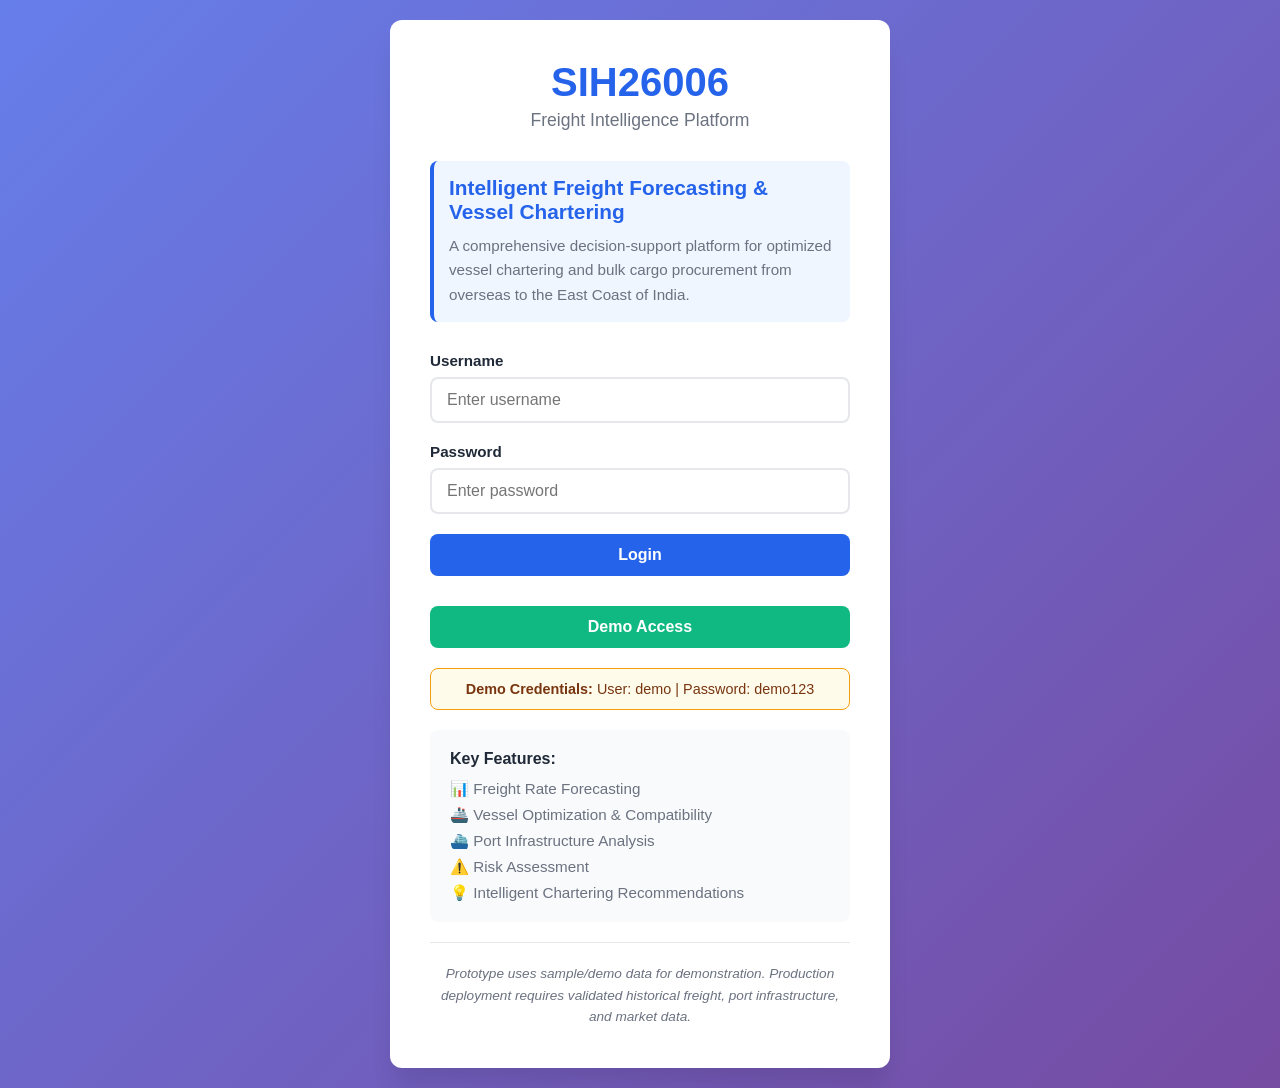
==== frontend/index.html @ e45b705d "prototype" ====
<!DOCTYPE html>
<html lang="en">
<head>
    <meta charset="UTF-8">
    <meta name="viewport" content="width=device-width, initial-scale=1.0">
    <title>SIH26006 - Freight Intelligence Platform</title>
    <link rel="stylesheet" href="css/style.css">
    <link rel="stylesheet" href="css/responsive.css">
</head>
<body>
    <div class="login-container">
        <div class="login-card">
            <div class="logo-section">
                <h1>SIH26006</h1>
                <p class="subtitle">Freight Intelligence Platform</p>
            </div>
            
            <div class="project-info">
                <h2>Intelligent Freight Forecasting & Vessel Chartering</h2>
                <p>
                    A comprehensive decision-support platform for optimized vessel chartering 
                    and bulk cargo procurement from overseas to the East Coast of India.
                </p>
            </div>

            <form class="login-form" onsubmit="handleLogin(event)">
                <div class="form-group">
                    <label for="username">Username</label>
                    <input type="text" id="username" name="username" placeholder="Enter username" required>
                </div>
                
                <div class="form-group">
                    <label for="password">Password</label>
                    <input type="password" id="password" name="password" placeholder="Enter password" required>
                </div>

                <button type="submit" class="btn-primary">Login</button>
                <button type="button" class="btn-demo" onclick="demoLogin()">Demo Access</button>
            </form>

            <div class="demo-note">
                <p><strong>Demo Credentials:</strong> User: demo | Password: demo123</p>
            </div>

            <div class="features">
                <h3>Key Features:</h3>
                <ul>
                    <li>📊 Freight Rate Forecasting</li>
                    <li>🚢 Vessel Optimization & Compatibility</li>
                    <li>⛴️ Port Infrastructure Analysis</li>
                    <li>⚠️ Risk Assessment</li>
                    <li>💡 Intelligent Chartering Recommendations</li>
                </ul>
            </div>

            <footer class="login-footer">
                <p><em>Prototype uses sample/demo data for demonstration. Production deployment requires validated historical freight, port infrastructure, and market data.</em></p>
            </footer>
        </div>
    </div>

    <script src="js/api.js"></script>
    <script>
        function handleLogin(event) {
            event.preventDefault();
            const username = document.getElementById('username').value;
            const password = document.getElementById('password').value;
            
            if (username === 'demo' && password === 'demo123') {
                sessionStorage.setItem('user', username);
                window.location.href = 'dashboard.html';
            } else {
                alert('Invalid credentials. Try: demo / demo123');
            }
        }

        function demoLogin() {
            sessionStorage.setItem('user', 'demo');
            window.location.href = 'dashboard.html';
        }
    </script>
</body>
</html>
---- frontend/css/style.css ----
/* ============================================
   SIH26006 - Freight Intelligence Platform
   Main Stylesheet
   ============================================ */

/* Reset and Base Styles */
* {
    margin: 0;
    padding: 0;
    box-sizing: border-box;
}

html, body {
    width: 100%;
    height: 100%;
    font-family: 'Segoe UI', Tahoma, Geneva, Verdana, sans-serif;
    background-color: #f5f5f5;
    color: #333;
}

/* ============================================
   Color Scheme
   ============================================ */

:root {
    --primary-color: #2563eb;
    --primary-dark: #1e40af;
    --secondary-color: #10b981;
    --secondary-dark: #059669;
    --warning-color: #f59e0b;
    --danger-color: #ef4444;
    --danger-dark: #dc2626;
    --light-gray: #f9fafb;
    --gray-border: #e5e7eb;
    --gray-text: #6b7280;
    --text-primary: #1f2937;
    --text-secondary: #6b7280;
    --success-bg: #ecfdf5;
    --warning-bg: #fffbeb;
    --danger-bg: #fef2f2;
    --info-bg: #eff6ff;
    --shadow-sm: 0 1px 2px 0 rgba(0, 0, 0, 0.05);
    --shadow-md: 0 4px 6px -1px rgba(0, 0, 0, 0.1);
    --shadow-lg: 0 10px 15px -3px rgba(0, 0, 0, 0.1);
    --shadow-xl: 0 20px 25px -5px rgba(0, 0, 0, 0.1);
}

/* ============================================
   LOGIN PAGE STYLES
   ============================================ */

.login-container {
    display: flex;
    justify-content: center;
    align-items: center;
    min-height: 100vh;
    background: linear-gradient(135deg, #667eea 0%, #764ba2 100%);
    padding: 20px;
}

.login-card {
    background: white;
    border-radius: 12px;
    box-shadow: var(--shadow-xl);
    max-width: 500px;
    width: 100%;
    padding: 40px;
    animation: slideUp 0.5s ease-out;
}

@keyframes slideUp {
    from {
        opacity: 0;
        transform: translateY(20px);
    }
    to {
        opacity: 1;
        transform: translateY(0);
    }
}

.logo-section {
    text-align: center;
    margin-bottom: 30px;
}

.logo-section h1 {
    font-size: 2.5rem;
    color: var(--primary-color);
    margin-bottom: 5px;
    font-weight: 700;
}

.logo-section .subtitle {
    color: var(--text-secondary);
    font-size: 1.1rem;
}

.project-info {
    background: var(--info-bg);
    border-left: 4px solid var(--primary-color);
    padding: 15px;
    border-radius: 8px;
    margin-bottom: 30px;
}

.project-info h2 {
    font-size: 1.3rem;
    color: var(--primary-color);
    margin-bottom: 10px;
}

.project-info p {
    color: var(--text-secondary);
    line-height: 1.6;
    font-size: 0.95rem;
}

/* Form Styles */
.login-form {
    display: flex;
    flex-direction: column;
    gap: 20px;
    margin-bottom: 20px;
}

.form-group {
    display: flex;
    flex-direction: column;
}

.form-group label {
    margin-bottom: 8px;
    font-weight: 600;
    color: var(--text-primary);
    font-size: 0.95rem;
}

.form-group input,
.form-group select {
    padding: 12px 15px;
    border: 2px solid var(--gray-border);
    border-radius: 8px;
    font-size: 1rem;
    transition: all 0.3s ease;
    background: white;
}

.form-group input:focus,
.form-group select:focus {
    outline: none;
    border-color: var(--primary-color);
    box-shadow: 0 0 0 3px rgba(37, 99, 235, 0.1);
}

/* Button Styles */
.btn-primary,
.btn-secondary,
.btn-demo {
    padding: 12px 20px;
    border: none;
    border-radius: 8px;
    font-size: 1rem;
    font-weight: 600;
    cursor: pointer;
    transition: all 0.3s ease;
}

.btn-primary {
    background-color: var(--primary-color);
    color: white;
    width: 100%;
    margin-bottom: 10px;
}

.btn-primary:hover {
    background-color: var(--primary-dark);
    transform: translateY(-2px);
    box-shadow: var(--shadow-lg);
}

.btn-primary:active {
    transform: translateY(0);
}

.btn-demo {
    background-color: var(--secondary-color);
    color: white;
    width: 100%;
}

.btn-demo:hover {
    background-color: var(--secondary-dark);
    transform: translateY(-2px);
    box-shadow: var(--shadow-lg);
}

.btn-secondary {
    background-color: transparent;
    color: var(--primary-color);
    border: 2px solid var(--primary-color);
    cursor: pointer;
}

.btn-secondary:hover {
    background-color: var(--info-bg);
}

/* Demo Note */
.demo-note {
    background: var(--warning-bg);
    border: 1px solid var(--warning-color);
    border-radius: 8px;
    padding: 12px 15px;
    margin-bottom: 20px;
    text-align: center;
    font-size: 0.9rem;
    color: #78350f;
}

/* Features List */
.features {
    background: var(--light-gray);
    border-radius: 8px;
    padding: 20px;
    margin-bottom: 20px;
}

.features h3 {
    color: var(--text-primary);
    margin-bottom: 12px;
    font-size: 1rem;
}

.features ul {
    list-style: none;
    display: flex;
    flex-direction: column;
    gap: 8px;
}

.features li {
    color: var(--text-secondary);
    font-size: 0.95rem;
}

/* Footer */
.login-footer {
    text-align: center;
    padding-top: 20px;
    border-top: 1px solid var(--gray-border);
    color: var(--text-secondary);
    font-size: 0.85rem;
    line-height: 1.6;
}

/* ============================================
   GENERAL COMPONENTS
   ============================================ */

/* Badges */
.badge {
    display: inline-block;
    padding: 4px 12px;
    border-radius: 20px;
    font-size: 0.8rem;
    font-weight: 600;
    white-space: nowrap;
}

.badge-success {
    background-color: var(--success-bg);
    color: #065f46;
}

.badge-warning {
    background-color: var(--warning-bg);
    color: #78350f;
}

.badge-danger {
    background-color: var(--danger-bg);
    color: #7f1d1d;
}

.badge-info {
    background-color: var(--info-bg);
    color: #0c4a6e;
}

/* Logout Button */
.btn-logout {
    width: 100%;
    padding: 10px;
    background-color: var(--danger-color);
    color: white;
    border: none;
    border-radius: 8px;
    font-weight: 600;
    cursor: pointer;
    transition: all 0.3s ease;
}

.btn-logout:hover {
    background-color: var(--danger-dark);
}

/* ============================================
   UTILITY CLASSES
   ============================================ */

.hidden {
    display: none !important;
}

.text-center {
    text-align: center;
}

.text-right {
    text-align: right;
}

.mt-10 {
    margin-top: 10px;
}

.mt-20 {
    margin-top: 20px;
}

.mb-10 {
    margin-bottom: 10px;
}

.mb-20 {
    margin-bottom: 20px;
}

.p-10 {
    padding: 10px;
}

.p-20 {
    padding: 20px;
}

/* ============================================
   SCROLLBAR STYLING
   ============================================ */

::-webkit-scrollbar {
    width: 8px;
    height: 8px;
}

::-webkit-scrollbar-track {
    background: #f1f1f1;
}

::-webkit-scrollbar-thumb {
    background: #888;
    border-radius: 4px;
}

::-webkit-scrollbar-thumb:hover {
    background: #555;
}

/* ============================================
   PRINT STYLES
   ============================================ */

@media print {
    .btn-logout,
    .login-footer {
        display: none;
    }
}
---- frontend/css/responsive.css ----
/* ============================================
   Responsive Design
   ============================================ */

/* Tablets (768px and below) */
@media (max-width: 768px) {
    .container {
        flex-direction: column;
        height: auto;
        min-height: 100vh;
    }

    .sidebar {
        width: 100%;
        flex-direction: row;
        justify-content: space-between;
        align-items: center;
        padding: 0;
        max-height: 60px;
    }

    .sidebar-header {
        padding: 10px 15px;
        border-bottom: none;
        border-right: 1px solid rgba(255, 255, 255, 0.1);
    }

    .sidebar-header h2 {
        font-size: 1.3rem;
        margin-bottom: 0;
    }

    .platform-name {
        display: none;
    }

    .sidebar-nav {
        display: flex;
        flex: 1;
        padding: 0;
        overflow-x: auto;
        justify-content: flex-start;
    }

    .nav-link {
        padding: 15px 12px;
        border-left: none;
        border-bottom: 4px solid transparent;
        white-space: nowrap;
    }

    .nav-link:hover,
    .nav-link.active {
        border-left: none;
        border-bottom-color: white;
    }

    .nav-link span {
        display: none;
    }

    .sidebar-footer {
        padding: 10px 15px;
        border-top: none;
        border-left: 1px solid rgba(255, 255, 255, 0.1);
    }

    .btn-logout {
        padding: 8px 12px;
        font-size: 0.85rem;
    }

    .main-content {
        flex: 1;
    }

    .top-header {
        flex-direction: column;
        align-items: flex-start;
        gap: 15px;
        padding: 15px 20px;
    }

    .header-left h1 {
        font-size: 1.3rem;
    }

    .header-right {
        width: 100%;
        justify-content: space-between;
    }

    .btn-demo-run {
        padding: 8px 12px;
        font-size: 0.85rem;
    }

    .dashboard-content {
        padding: 20px;
    }

    /* Summary Cards */
    .summary-cards {
        grid-template-columns: repeat(auto-fit, minmax(200px, 1fr));
        gap: 15px;
    }

    /* Charts */
    .charts-row {
        grid-template-columns: 1fr;
    }

    /* Forms */
    .form-row {
        grid-template-columns: 1fr;
    }

    .form-actions {
        flex-direction: column;
    }

    /* Tables */
    table {
        font-size: 0.85rem;
    }

    th, td {
        padding: 10px;
    }

    /* Vessel Cards */
    .vessel-cards-grid {
        grid-template-columns: 1fr;
    }

    /* Port Cards */
    .port-cards-grid {
        grid-template-columns: 1fr;
    }

    /* Routes */
    .route-details {
        grid-template-columns: 1fr;
    }

    /* Compatibility Checks */
    .compatibility-checks {
        grid-template-columns: 1fr;
    }

    /* Alert Items */
    .alert-item {
        flex-direction: column;
    }

    .alert-action {
        width: 100%;
    }

    .btn-small {
        width: 100%;
    }

    /* Recommendation Cards */
    .rec-row {
        grid-template-columns: 1fr;
    }

    .rec-actions {
        flex-direction: column;
    }

    /* Features Grid */
    .features-grid {
        grid-template-columns: 1fr;
    }

    /* Phase Items */
    .phase-item {
        flex-direction: column;
    }

    /* Enhancements Grid */
    .enhancements-grid {
        grid-template-columns: 1fr;
    }

    /* Metrics Grid */
    .metrics-grid {
        grid-template-columns: repeat(2, 1fr);
    }

    .card, .chart-container, .table-wrapper {
        box-shadow: var(--shadow-sm);
    }

    .data-disclaimer {
        padding: 10px 15px;
        font-size: 0.8rem;
    }
}

/* Mobile (480px and below) */
@media (max-width: 480px) {
    .sidebar-nav {
        overflow-x: auto;
        scrollbar-width: thin;
    }

    .nav-link {
        padding: 12px 8px;
    }

    .nav-link::before {
        margin-right: 0;
    }

    .header-left h1 {
        font-size: 1.1rem;
    }

    .header-subtitle {
        font-size: 0.8rem;
    }

    .dashboard-content {
        padding: 15px;
    }

    /* Summary Cards */
    .summary-cards {
        grid-template-columns: 1fr;
        gap: 12px;
    }

    .card-value {
        font-size: 1.5rem;
    }

    .card-header h3 {
        font-size: 0.9rem;
    }

    /* Section Titles */
    .section-title h2 {
        font-size: 1.2rem;
    }

    /* Route Details */
    .route-details {
        grid-template-columns: 1fr;
    }

    .route-item {
        flex-direction: column;
        gap: 5px;
    }

    /* Tables - Horizontal Scroll */
    .table-wrapper {
        overflow-x: auto;
    }

    table {
        font-size: 0.8rem;
        min-width: 500px;
    }

    th, td {
        padding: 8px;
    }

    /* Vessel/Port Cards */
    .vessel-specs,
    .port-specs {
        gap: 5px;
    }

    .spec,
    .spec-label,
    .spec-value {
        font-size: 0.85rem;
    }

    /* Alert Statistics */
    .alert-statistics {
        grid-template-columns: 1fr;
        gap: 10px;
    }

    .stat-value {
        font-size: 2rem;
    }

    /* Forms */
    .form-group input,
    .form-group select {
        padding: 10px;
        font-size: 16px; /* Prevents zoom on iOS */
    }

    .form-actions {
        flex-direction: column;
        gap: 10px;
    }

    .btn-primary,
    .btn-demo,
    .btn-secondary {
        width: 100%;
        padding: 10px;
    }

    .btn-small {
        padding: 6px 10px;
        font-size: 0.8rem;
    }

    /* Recommendation Cards */
    .recommendation-card {
        padding: 15px;
    }

    .rec-header {
        flex-direction: column;
        gap: 10px;
    }

    .rec-icon {
        font-size: 1.5rem;
    }

    .rec-row {
        grid-template-columns: 1fr;
        gap: 10px;
    }

    /* Features Grid */
    .features-grid {
        grid-template-columns: 1fr;
    }

    .feature-icon {
        font-size: 2rem;
    }

    /* Metrics Grid */
    .metrics-grid {
        grid-template-columns: 1fr;
    }

    .metric-value {
        font-size: 1.5rem;
    }

    /* Alert Items */
    .alert-item {
        padding: 10px;
        gap: 10px;
    }

    .alert-icon {
        font-size: 1.2rem;
        min-width: 25px;
    }

    .alert-content h4 {
        font-size: 0.9rem;
    }

    .alert-content p {
        font-size: 0.85rem;
    }

    /* Login Page */
    .login-card {
        padding: 25px;
        border-radius: 8px;
    }

    .logo-section h1 {
        font-size: 1.8rem;
    }

    .project-info h2 {
        font-size: 1.1rem;
    }

    .project-info p {
        font-size: 0.85rem;
    }

    .features ul {
        gap: 6px;
    }

    .features li {
        font-size: 0.85rem;
    }

    /* Data Disclaimer */
    .data-disclaimer {
        padding: 8px 12px;
        font-size: 0.75rem;
        line-height: 1.5;
    }

    /* Chart Containers */
    .chart-container {
        padding: 15px;
    }

    .chart-container canvas {
        max-height: 250px;
    }

    /* Card Padding */
    .card,
    .about-card,
    .chart-container,
    .form-section,
    .tech-stack,
    .important-disclaimer,
    .contact-section {
        padding: 15px;
    }

    /* About Page Elements */
    .architecture-diagram {
        font-size: 0.75rem;
        padding: 10px;
        overflow-x: auto;
    }

    /* Phase Items */
    .phase-item {
        gap: 10px;
    }

    .phase-number {
        padding: 6px 10px;
        font-size: 0.8rem;
        min-width: fit-content;
    }

    .phase-desc {
        font-size: 0.9rem;
    }
}

/* Extra small devices (max 360px) */
@media (max-width: 360px) {
    .logo-section h1 {
        font-size: 1.5rem;
    }

    .card-value {
        font-size: 1.3rem;
    }

    .stat-value {
        font-size: 1.5rem;
    }

    .metric-value {
        font-size: 1.2rem;
    }

    .form-group {
        margin-bottom: 8px;
    }

    .form-group label {
        font-size: 0.85rem;
    }

    .btn-primary,
    .btn-demo {
        padding: 10px;
        font-size: 0.9rem;
    }
}

/* ============================================
   LANDSCAPE MODE ADJUSTMENTS
   ============================================ */

@media (max-height: 500px) {
    .sidebar {
        flex-direction: row;
    }

    .sidebar-nav {
        flex-direction: row;
        overflow-x: auto;
    }

    .dashboard-content {
        padding: 15px;
    }

    .charts-row {
        grid-template-columns: repeat(2, 1fr);
    }

    .summary-cards {
        grid-template-columns: repeat(4, 1fr);
    }
}

/* ============================================
   PRINT STYLES
   ============================================ */

@media print {
    .sidebar,
    .top-header,
    .btn-logout,
    .btn-primary,
    .btn-secondary,
    .btn-demo,
    .btn-demo-run,
    .form-actions {
        display: none;
    }

    .main-content {
        box-shadow: none;
    }

    .dashboard-content {
        padding: 0;
    }

    .card,
    .chart-container,
    .table-wrapper {
        page-break-inside: avoid;
        box-shadow: none;
        border: 1px solid #ddd;
    }
}

/* ============================================
   ACCESSIBILITY
   ============================================ */

@media (prefers-reduced-motion: reduce) {
    * {
        animation-duration: 0.01ms !important;
        animation-iteration-count: 1 !important;
        transition-duration: 0.01ms !important;
    }
}

@media (prefers-color-scheme: dark) {
    /* Optional: Add dark mode support in the future */
    body {
        background-color: #1f2937;
    }
}
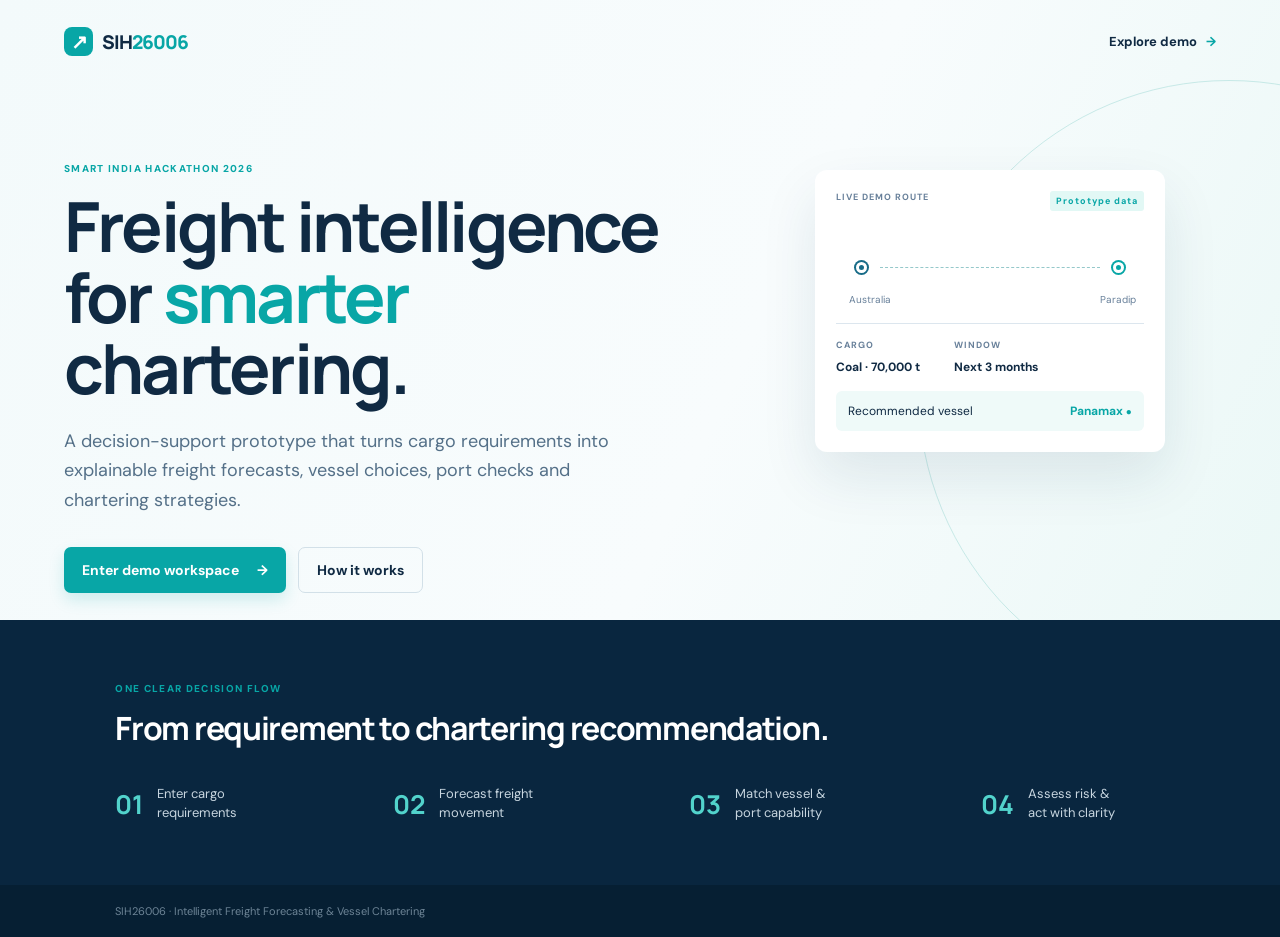
==== commit 9857e054: "mangfiles" ====
--- a/frontend/index.html
+++ b/frontend/index.html
@@ -1,83 +1,80 @@
-<!DOCTYPE html>
+<!doctype html>
 <html lang="en">
-<head>
-    <meta charset="UTF-8">
-    <meta name="viewport" content="width=device-width, initial-scale=1.0">
-    <title>SIH26006 - Freight Intelligence Platform</title>
-    <link rel="stylesheet" href="css/style.css">
-    <link rel="stylesheet" href="css/responsive.css">
-</head>
-<body>
-    <div class="login-container">
-        <div class="login-card">
-            <div class="logo-section">
-                <h1>SIH26006</h1>
-                <p class="subtitle">Freight Intelligence Platform</p>
-            </div>
-            
-            <div class="project-info">
-                <h2>Intelligent Freight Forecasting & Vessel Chartering</h2>
-                <p>
-                    A comprehensive decision-support platform for optimized vessel chartering 
-                    and bulk cargo procurement from overseas to the East Coast of India.
-                </p>
-            </div>
-
-            <form class="login-form" onsubmit="handleLogin(event)">
-                <div class="form-group">
-                    <label for="username">Username</label>
-                    <input type="text" id="username" name="username" placeholder="Enter username" required>
-                </div>
-                
-                <div class="form-group">
-                    <label for="password">Password</label>
-                    <input type="password" id="password" name="password" placeholder="Enter password" required>
-                </div>
-
-                <button type="submit" class="btn-primary">Login</button>
-                <button type="button" class="btn-demo" onclick="demoLogin()">Demo Access</button>
-            </form>
-
-            <div class="demo-note">
-                <p><strong>Demo Credentials:</strong> User: demo | Password: demo123</p>
-            </div>
-
-            <div class="features">
-                <h3>Key Features:</h3>
-                <ul>
-                    <li>📊 Freight Rate Forecasting</li>
-                    <li>🚢 Vessel Optimization & Compatibility</li>
-                    <li>⛴️ Port Infrastructure Analysis</li>
-                    <li>⚠️ Risk Assessment</li>
-                    <li>💡 Intelligent Chartering Recommendations</li>
-                </ul>
-            </div>
-
-            <footer class="login-footer">
-                <p><em>Prototype uses sample/demo data for demonstration. Production deployment requires validated historical freight, port infrastructure, and market data.</em></p>
-            </footer>
+  <head>
+    <meta charset="utf-8" />
+    <meta name="viewport" content="width=device-width, initial-scale=1" />
+    <title>SIH26006 | Freight Intelligence</title>
+    <link rel="preconnect" href="https://fonts.googleapis.com" />
+    <link rel="preconnect" href="https://fonts.gstatic.com" crossorigin />
+    <link
+      href="https://fonts.googleapis.com/css2?family=DM+Sans:wght@400;500;600;700&family=Manrope:wght@600;700;800&display=swap"
+      rel="stylesheet"
+    />
+    <link rel="stylesheet" href="css/style.css" />
+  </head>
+  <body class="landing">
+    <main class="hero">
+      <nav>
+        <a class="brand" href="index.html"
+          ><span class="brand-mark">↗</span
+          ><span>SIH<span>26006</span></span></a
+        ><a class="nav-demo" href="dashboard.html"
+          >Explore demo <span>→</span></a
+        >
+      </nav>
+      <section class="hero-copy">
+        <p class="eyebrow">SMART INDIA HACKATHON 2026</p>
+        <h1>Freight intelligence for <em>smarter</em> chartering.</h1>
+        <p class="lead">
+          A decision-support prototype that turns cargo requirements into
+          explainable freight forecasts, vessel choices, port checks and
+          chartering strategies.
+        </p>
+        <div class="hero-actions">
+          <a class="button primary" href="dashboard.html"
+            >Enter demo workspace <span>→</span></a
+          ><a class="button ghost" href="#workflow">How it works</a>
         </div>
-    </div>
-
-    <script src="js/api.js"></script>
-    <script>
-        function handleLogin(event) {
-            event.preventDefault();
-            const username = document.getElementById('username').value;
-            const password = document.getElementById('password').value;
-            
-            if (username === 'demo' && password === 'demo123') {
-                sessionStorage.setItem('user', username);
-                window.location.href = 'dashboard.html';
-            } else {
-                alert('Invalid credentials. Try: demo / demo123');
-            }
-        }
-
-        function demoLogin() {
-            sessionStorage.setItem('user', 'demo');
-            window.location.href = 'dashboard.html';
-        }
-    </script>
-</body>
+      </section>
+      <aside class="route-card">
+        <div class="route-card-head">
+          <span>LIVE DEMO ROUTE</span><b>Prototype data</b>
+        </div>
+        <div class="route-map">
+          <div class="origin-dot"></div>
+          <div class="route-line"></div>
+          <div class="destination-dot"></div>
+          <small>Australia</small><small>Paradip</small>
+        </div>
+        <div class="route-meta">
+          <div><span>CARGO</span><strong>Coal · 70,000 t</strong></div>
+          <div><span>WINDOW</span><strong>Next 3 months</strong></div>
+        </div>
+        <div class="route-result">
+          <span>Recommended vessel</span><strong>Panamax <i>●</i></strong>
+        </div>
+      </aside>
+    </main>
+    <section id="workflow" class="workflow">
+      <p class="eyebrow">ONE CLEAR DECISION FLOW</p>
+      <h2>From requirement to chartering recommendation.</h2>
+      <div class="steps">
+        <div>
+          <b>01</b><span>Enter cargo<br />requirements</span>
+        </div>
+        <div>
+          <b>02</b><span>Forecast freight<br />movement</span>
+        </div>
+        <div>
+          <b>03</b><span>Match vessel &amp;<br />port capability</span>
+        </div>
+        <div>
+          <b>04</b><span>Assess risk &amp;<br />act with clarity</span>
+        </div>
+      </div>
+    </section>
+    <footer>
+      SIH26006 · Intelligent Freight Forecasting &amp; Vessel Chartering
+    </footer>
+  </body>
 </html>
--- a/frontend/css/style.css
+++ b/frontend/css/style.css
@@ -1,379 +1,1113 @@
-/* ============================================
-   SIH26006 - Freight Intelligence Platform
-   Main Stylesheet
-   ============================================ */
-
-/* Reset and Base Styles */
+:root {
+  --ink: #102a43;
+  --muted: #68809a;
+  --navy: #09263f;
+  --blue: #176b87;
+  --teal: #08a6a6;
+  --pale: #f3f7fa;
+  --line: #dce6ee;
+  --amber: #d88918;
+  --red: #c95050;
+  --green: #16836b;
+}
 * {
-    margin: 0;
-    padding: 0;
-    box-sizing: border-box;
-}
-
-html, body {
+  box-sizing: border-box;
+}
+body {
+  margin: 0;
+  background: var(--pale);
+  color: var(--ink);
+  font-family: "DM Sans", sans-serif;
+}
+h1,
+h2,
+h3,
+p {
+  margin-top: 0;
+}
+h1,
+h2,
+h3 {
+  font-family: Manrope, sans-serif;
+  letter-spacing: -0.04em;
+}
+.brand {
+  display: inline-flex;
+  align-items: center;
+  gap: 9px;
+  color: var(--ink);
+  font: 800 19px Manrope;
+  text-decoration: none;
+  letter-spacing: -1px;
+}
+.brand > span:last-child span {
+  color: var(--teal);
+}
+.brand-mark {
+  width: 29px;
+  height: 29px;
+  border-radius: 8px;
+  background: var(--teal);
+  color: white;
+  display: grid;
+  place-items: center;
+  font-size: 20px;
+  line-height: 1;
+}
+.eyebrow,
+.panel-kicker {
+  color: var(--teal);
+  font-size: 10px;
+  font-weight: 800;
+  letter-spacing: 1.35px;
+}
+.button {
+  border: 0;
+  border-radius: 7px;
+  padding: 13px 18px;
+  text-decoration: none;
+  font-weight: 700;
+  font-size: 14px;
+  display: inline-flex;
+  align-items: center;
+  gap: 18px;
+  cursor: pointer;
+}
+.primary {
+  background: var(--teal);
+  color: white;
+  box-shadow: 0 7px 16px #08a6a62a;
+}
+.ghost {
+  color: var(--ink);
+  border: 1px solid #d2e0e8;
+}
+.landing {
+  background: linear-gradient(115deg, #f3fafb 0%, #f8fcfd 53%, #e8f7f5 100%);
+  min-height: 100vh;
+}
+.hero {
+  min-height: 620px;
+  padding: 27px max(5vw, 38px);
+  position: relative;
+  overflow: hidden;
+}
+.hero:after {
+  content: "";
+  position: absolute;
+  width: 620px;
+  height: 620px;
+  border: 1px solid #9cd8d4;
+  border-radius: 50%;
+  right: -260px;
+  top: 80px;
+  opacity: 0.5;
+}
+.hero nav {
+  display: flex;
+  align-items: center;
+  justify-content: space-between;
+  position: relative;
+  z-index: 1;
+}
+.nav-demo {
+  font-size: 13px;
+  font-weight: 700;
+  color: var(--ink);
+  text-decoration: none;
+}
+.nav-demo span {
+  color: var(--teal);
+  margin-left: 6px;
+}
+.hero-copy {
+  max-width: 655px;
+  padding-top: 106px;
+  position: relative;
+  z-index: 1;
+}
+.hero h1 {
+  font-size: clamp(44px, 5.4vw, 75px);
+  line-height: 1.03;
+  margin: 15px 0 23px;
+}
+.hero h1 em {
+  color: var(--teal);
+  font-style: normal;
+}
+.lead {
+  font-size: 18px;
+  line-height: 1.65;
+  color: #547088;
+  max-width: 570px;
+}
+.hero-actions {
+  display: flex;
+  gap: 12px;
+  margin-top: 31px;
+}
+.route-card {
+  position: absolute;
+  right: 9vw;
+  top: 170px;
+  background: #fff;
+  width: 350px;
+  padding: 21px;
+  border-radius: 12px;
+  box-shadow: 0 25px 55px #133e5b1a;
+  z-index: 1;
+}
+.route-card-head {
+  display: flex;
+  justify-content: space-between;
+  font-size: 9px;
+  color: var(--muted);
+  font-weight: bold;
+  letter-spacing: 1px;
+}
+.route-card-head b {
+  color: var(--teal);
+  background: #e2f8f5;
+  padding: 4px 6px;
+  border-radius: 3px;
+}
+.route-map {
+  height: 112px;
+  position: relative;
+  display: flex;
+  align-items: center;
+  justify-content: space-between;
+  padding: 0 20px;
+}
+.route-line {
+  border-top: 1.5px dashed #95c8ca;
+  width: 220px;
+}
+.origin-dot,
+.destination-dot {
+  width: 11px;
+  height: 11px;
+  border: 3px solid white;
+  border-radius: 50%;
+  z-index: 1;
+}
+.origin-dot {
+  background: #176b87;
+  box-shadow: 0 0 0 2px #176b87;
+}
+.destination-dot {
+  background: var(--teal);
+  box-shadow: 0 0 0 2px var(--teal);
+}
+.route-map small {
+  position: absolute;
+  bottom: 17px;
+  font-size: 10px;
+  color: var(--muted);
+}
+.route-map small:first-of-type {
+  left: 13px;
+}
+.route-map small:last-of-type {
+  right: 8px;
+}
+.route-meta {
+  display: flex;
+  border-top: 1px solid var(--line);
+  padding: 15px 0;
+  gap: 34px;
+}
+.route-meta span {
+  display: block;
+  color: var(--muted);
+  font-size: 9px;
+  letter-spacing: 1px;
+  font-weight: bold;
+  margin-bottom: 4px;
+}
+.route-meta strong {
+  font-size: 12px;
+}
+.route-result {
+  background: #effaf9;
+  padding: 12px;
+  border-radius: 6px;
+  display: flex;
+  justify-content: space-between;
+  font-size: 12px;
+}
+.route-result strong {
+  color: var(--teal);
+}
+.route-result i {
+  font-style: normal;
+  font-size: 10px;
+}
+.workflow {
+  background: #09263f;
+  color: white;
+  padding: 62px 9vw;
+}
+.workflow h2 {
+  font-size: 32px;
+  margin: 11px 0 35px;
+}
+.steps {
+  display: flex;
+  justify-content: space-between;
+  max-width: 1000px;
+}
+.steps div {
+  display: flex;
+  gap: 14px;
+  align-items: center;
+}
+.steps b {
+  font: 700 26px Manrope;
+  color: #52d3cc;
+}
+.steps span {
+  font-size: 13px;
+  line-height: 1.45;
+  color: #c7d5df;
+}
+footer {
+  padding: 19px 9vw;
+  color: #6d8496;
+  background: #061f33;
+  font-size: 11px;
+}
+.app-shell {
+  display: flex;
+  min-height: 100vh;
+}
+.sidebar {
+  width: 238px;
+  flex: 0 0 238px;
+  background: #09263f;
+  color: #c6d6e1;
+  padding: 25px 16px;
+  display: flex;
+  flex-direction: column;
+}
+.sidebar .brand {
+  color: white;
+  padding: 0 7px;
+}
+.workspace-label {
+  font-size: 9px;
+  letter-spacing: 1.2px;
+  color: #7d9bae;
+  margin: 52px 10px 13px;
+}
+.side-nav {
+  display: grid;
+  gap: 3px;
+}
+.side-nav a {
+  color: #bad0dc;
+  text-decoration: none;
+  padding: 11px 10px;
+  border-radius: 6px;
+  font-size: 13px;
+  font-weight: 600;
+  display: flex;
+  align-items: center;
+  gap: 11px;
+}
+.side-nav a i {
+  font-style: normal;
+  font-size: 16px;
+  width: 16px;
+  text-align: center;
+}
+.side-nav a.active,
+.side-nav a:hover {
+  background: #16405a;
+  color: white;
+}
+.side-nav b {
+  margin-left: auto;
+  background: #c95450;
+  color: #fff;
+  font-size: 9px;
+  padding: 2px 6px;
+  border-radius: 10px;
+}
+.sidebar-bottom {
+  margin-top: auto;
+  font-size: 12px;
+}
+.demo-note {
+  padding: 13px;
+  background: #10354e;
+  border-radius: 7px;
+  margin-bottom: 17px;
+}
+.demo-note span {
+  font-size: 9px;
+  color: #52d3cc;
+  font-weight: bold;
+  letter-spacing: 1px;
+}
+.demo-note p {
+  font-size: 11px;
+  margin: 5px 0 0;
+}
+.sidebar-bottom > a {
+  color: #9ab4c5;
+  text-decoration: none;
+  padding: 8px;
+}
+.main {
+  flex: 1;
+  min-width: 0;
+  padding: 31px 35px 18px;
+}
+.topbar {
+  display: flex;
+  align-items: center;
+  justify-content: space-between;
+  margin-bottom: 25px;
+}
+.topbar h1 {
+  font-size: 27px;
+  margin: 3px 0;
+}
+.header-actions {
+  display: flex;
+  align-items: center;
+  gap: 17px;
+}
+.date {
+  font-size: 12px;
+  color: var(--muted);
+}
+.compact {
+  padding: 10px 13px;
+  font-size: 12px;
+}
+.menu-button {
+  display: none;
+}
+.context-bar {
+  background: #e6f5f4;
+  border: 1px solid #d4efed;
+  min-height: 42px;
+  padding: 8px 12px;
+  border-radius: 6px;
+  display: flex;
+  align-items: center;
+  gap: 20px;
+  font-size: 11px;
+  color: #4b6b79;
+}
+.context-bar > div {
+  font-size: 9px;
+  letter-spacing: 1px;
+  font-weight: bold;
+  color: #197b79;
+}
+.context-bar p {
+  margin: 0;
+  flex: 1;
+}
+.context-bar p b {
+  color: var(--teal);
+  margin: 0 5px;
+}
+.live-dot {
+  display: inline-block;
+  width: 6px;
+  height: 6px;
+  border-radius: 50%;
+  background: var(--teal);
+  margin-right: 5px;
+}
+.text-button {
+  border: 0;
+  background: transparent;
+  color: #176b87;
+  font-weight: bold;
+  font-size: 11px;
+  cursor: pointer;
+}
+.metric-grid {
+  display: grid;
+  grid-template-columns: repeat(4, 1fr);
+  gap: 16px;
+  margin: 20px 0;
+}
+.metric-card,
+.panel {
+  background: white;
+  border: 1px solid #e2ebf0;
+  border-radius: 9px;
+  box-shadow: 0 3px 11px #123b5010;
+}
+.metric-card {
+  padding: 18px;
+}
+.metric-card.accent {
+  border-top: 3px solid var(--teal);
+  padding-top: 16px;
+}
+.metric-label {
+  font-size: 9px;
+  color: var(--muted);
+  font-weight: bold;
+  letter-spacing: 1px;
+}
+.metric-card strong {
+  font: 700 24px Manrope;
+  display: block;
+  margin: 10px 0 7px;
+  letter-spacing: -1px;
+}
+.metric-card p {
+  font-size: 11px;
+  color: var(--muted);
+  margin: 0;
+}
+.up {
+  color: var(--green);
+  font-style: normal;
+}
+.pass {
+  color: var(--green);
+  font-style: normal;
+}
+.warning {
+  color: var(--amber);
+  font-style: normal;
+}
+.dashboard-grid {
+  display: grid;
+  grid-template-columns: 1.38fr 1fr;
+  gap: 16px;
+}
+.panel {
+  padding: 20px;
+  min-width: 0;
+}
+.panel-heading {
+  display: flex;
+  justify-content: space-between;
+  align-items: flex-start;
+  margin-bottom: 17px;
+  gap: 10px;
+}
+.panel-heading h2 {
+  font-size: 17px;
+  margin: 4px 0 0;
+}
+.legend {
+  font-size: 10px;
+  color: var(--muted);
+  white-space: nowrap;
+}
+.legend i {
+  width: 7px;
+  height: 7px;
+  background: #176b87;
+  display: inline-block;
+  border-radius: 50%;
+  margin: 0 4px 0 8px;
+}
+.legend i.forecast-line {
+  background: var(--teal);
+}
+.chart-panel canvas {
+  max-height: 210px;
+}
+.chart-note {
+  font-size: 10px;
+  color: #879aaa;
+  margin: 9px 0 0;
+}
+.status {
+  font-size: 8px;
+  letter-spacing: 0.8px;
+  padding: 5px 7px;
+  border-radius: 3px;
+  font-weight: 800;
+  white-space: nowrap;
+}
+.suitable {
+  color: #14735f;
+  background: #dcf4ec;
+}
+.not-suitable {
+  color: #b74949;
+  background: #fae9e9;
+}
+.warning-status {
+  color: #a8670e;
+  background: #fff1d8;
+}
+.recommendation-main {
+  display: flex;
+  gap: 12px;
+}
+.recommendation-icon {
+  flex: 0 0 30px;
+  height: 30px;
+  border-radius: 7px;
+  background: #dff6f4;
+  color: var(--teal);
+  display: grid;
+  place-items: center;
+  font-size: 20px;
+}
+.recommendation h3 {
+  font-size: 16px;
+  margin: 1px 0 4px;
+}
+.recommendation-main p {
+  font-size: 12px;
+  line-height: 1.48;
+  color: var(--muted);
+  margin: 0;
+}
+.recommendation dl {
+  margin: 17px 0 13px;
+  display: grid;
+  gap: 9px;
+}
+.recommendation dl div {
+  display: flex;
+  justify-content: space-between;
+  font-size: 11px;
+}
+.recommendation dt {
+  color: var(--muted);
+}
+.recommendation dd {
+  margin: 0;
+  font-weight: bold;
+}
+.warning-text {
+  color: var(--amber);
+}
+.inline-link {
+  font-size: 11px;
+  font-weight: bold;
+  color: #176b87;
+  text-decoration: none;
+}
+.vessel-list {
+  display: grid;
+  gap: 15px;
+}
+.vessel-list > div {
+  display: grid;
+  grid-template-columns: 92px 1fr 90px;
+  gap: 10px;
+  align-items: center;
+  font-size: 11px;
+}
+.vessel-list .selected {
+  background: #effaf9;
+  padding: 8px;
+  margin: 0 -8px;
+  border-radius: 5px;
+}
+.vessel-name {
+  font-weight: 600;
+}
+.vessel-name em {
+  font-size: 8px;
+  font-style: normal;
+  color: var(--teal);
+  display: block;
+}
+.capacity-bar {
+  height: 6px;
+  background: #edf2f5;
+  border-radius: 6px;
+  overflow: hidden;
+}
+.capacity-bar i {
+  height: 100%;
+  display: block;
+  border-radius: 6px;
+  background: #6eaab5;
+}
+.selected .capacity-bar i {
+  background: var(--teal);
+}
+.risk-content {
+  display: flex;
+  align-items: center;
+  gap: 28px;
+}
+.risk-ring {
+  width: 105px;
+  height: 105px;
+  border-radius: 50%;
+  background: conic-gradient(var(--amber) 0 52%, #eef2f4 52%);
+  display: grid;
+  place-content: center;
+  text-align: center;
+  position: relative;
+}
+.risk-ring:before {
+  content: "";
+  position: absolute;
+  inset: 9px;
+  background: white;
+  border-radius: 50%;
+}
+.risk-ring strong,
+.risk-ring span {
+  position: relative;
+}
+.risk-ring strong {
+  font: 700 27px Manrope;
+}
+.risk-ring span {
+  font-size: 8px;
+  color: var(--amber);
+  letter-spacing: 1px;
+  font-weight: bold;
+}
+.risk-content ul {
+  list-style: none;
+  padding: 0;
+  margin: 0;
+  flex: 1;
+  display: grid;
+  gap: 10px;
+}
+.risk-content li {
+  font-size: 11px;
+  display: flex;
+  justify-content: space-between;
+  border-bottom: 1px solid #edf1f3;
+  padding-bottom: 7px;
+}
+.risk-content li b,
+.port-list b {
+  font-size: 9px;
+}
+.medium {
+  color: var(--amber);
+}
+.low {
+  color: var(--green);
+}
+.disclaimer {
+  font-size: 10px;
+  line-height: 1.4;
+  color: #8294a3;
+  margin: 18px 0 0;
+}
+.simple-page {
+  min-height: 100vh;
+  padding: 27px max(6vw, 28px);
+  background: linear-gradient(135deg, #f5fafb, #edf6f8);
+}
+.simple-page > .back {
+  float: right;
+  font-size: 12px;
+  font-weight: bold;
+  text-decoration: none;
+  color: #176b87;
+  margin-top: 8px;
+}
+.form-wrap,
+.content-wrap {
+  max-width: 1000px;
+  margin: 75px auto 0;
+}
+.form-wrap {
+  max-width: 780px;
+}
+.form-wrap h1,
+.content-wrap h1 {
+  font-size: 38px;
+  margin: 7px 0;
+}
+.form-wrap > p:not(.eyebrow),
+.page-intro {
+  color: var(--muted);
+  font-size: 15px;
+}
+.forecast-form {
+  display: grid;
+  grid-template-columns: 1fr 1fr;
+  gap: 16px;
+  background: white;
+  border: 1px solid var(--line);
+  border-radius: 10px;
+  padding: 25px;
+  margin-top: 25px;
+}
+.forecast-form label {
+  font-size: 11px;
+  font-weight: bold;
+  color: #506d80;
+}
+.forecast-form input,
+.forecast-form select {
+  display: block;
+  width: 100%;
+  margin-top: 7px;
+  border: 1px solid #d6e2e9;
+  border-radius: 5px;
+  padding: 11px;
+  background: #fff;
+  color: var(--ink);
+  font: 13px "DM Sans";
+}
+.forecast-form button {
+  justify-content: center;
+  margin-top: 6px;
+}
+.forecast-result {
+  background: #e8f8f5;
+  border: 1px solid #ccece6;
+  padding: 21px;
+  border-radius: 8px;
+  margin-top: 17px;
+}
+.forecast-result h2 {
+  margin: 10px 0 7px;
+}
+.forecast-result p {
+  font-size: 13px;
+  margin: 0;
+  color: #45706e;
+}
+.table-panel {
+  background: #fff;
+  border: 1px solid var(--line);
+  border-radius: 9px;
+  overflow: auto;
+  margin-top: 25px;
+}
+table {
+  width: 100%;
+  border-collapse: collapse;
+  font-size: 12px;
+  text-align: left;
+}
+th {
+  background: #eff5f7;
+  font-size: 9px;
+  letter-spacing: 1px;
+  color: #658092;
+  padding: 13px;
+}
+td {
+  padding: 15px 13px;
+  border-top: 1px solid #e8eff2;
+}
+.highlight-row {
+  background: #edfaf8;
+}
+.highlight-row b {
+  font-size: 9px;
+  color: var(--teal);
+  display: block;
+  margin-top: 3px;
+}
+.port-layout {
+  display: grid;
+  grid-template-columns: 1.1fr 0.9fr;
+  gap: 18px;
+  margin-top: 25px;
+}
+.port-card {
+  background: #fff;
+  padding: 25px;
+  border: 1px solid var(--line);
+  border-radius: 9px;
+}
+.port-card h2 {
+  margin: 13px 0 20px;
+  font-size: 23px;
+}
+.check-list p {
+  display: flex;
+  justify-content: space-between;
+  align-items: center;
+  border-bottom: 1px solid #e5edf1;
+  padding: 12px 0;
+  margin: 0;
+  font-size: 13px;
+}
+.check-list small {
+  display: block;
+  color: var(--muted);
+  font-size: 10px;
+  margin-top: 3px;
+}
+.check-list b {
+  font-size: 10px;
+  color: var(--green);
+}
+.overall {
+  display: flex;
+  justify-content: space-between;
+  font-size: 11px;
+  color: var(--muted);
+  margin-top: 16px;
+}
+.overall strong {
+  color: var(--green);
+}
+.port-list {
+  list-style: none;
+  padding: 0;
+  margin: 18px 0 0;
+}
+.port-list li {
+  border-bottom: 1px solid #e7eef1;
+  padding: 10px 0;
+  font-size: 12px;
+  display: flex;
+  justify-content: space-between;
+}
+.reason-grid {
+  display: grid;
+  grid-template-columns: repeat(4, 1fr);
+  gap: 13px;
+  margin-top: 27px;
+}
+.reason-grid article {
+  background: white;
+  border: 1px solid var(--line);
+  padding: 17px;
+  border-radius: 8px;
+}
+.reason-grid span {
+  color: var(--teal);
+  font-weight: bold;
+  font-size: 12px;
+}
+.reason-grid h3 {
+  font-size: 15px;
+  margin: 11px 0 7px;
+}
+.reason-grid p {
+  font-size: 11px;
+  line-height: 1.5;
+  color: var(--muted);
+  margin: 0;
+}
+.strategy {
+  background: #0b314b;
+  color: white;
+  border-radius: 9px;
+  padding: 25px;
+  margin-top: 18px;
+}
+.strategy h2 {
+  font-size: 24px;
+  margin: 8px 0;
+}
+.strategy p {
+  font-size: 12px;
+  color: #c0d2dd;
+  margin: 0;
+}
+.alerts-list {
+  display: grid;
+  gap: 12px;
+  margin-top: 25px;
+  max-width: 800px;
+}
+.alert {
+  background: #fff;
+  border: 1px solid var(--line);
+  border-left: 4px solid;
+  padding: 17px;
+  display: flex;
+  gap: 15px;
+  border-radius: 6px;
+}
+.alert > span {
+  height: max-content;
+  font-size: 9px;
+  font-weight: bold;
+  padding: 5px 6px;
+  border-radius: 3px;
+}
+.warning-alert {
+  border-left-color: var(--amber);
+}
+.warning-alert > span {
+  background: #fff1d8;
+  color: #a8670e;
+}
+.low-alert {
+  border-left-color: var(--green);
+}
+.low-alert > span {
+  background: #dcf4ec;
+  color: var(--green);
+}
+.alert h3 {
+  font-size: 15px;
+  margin: 0 0 5px;
+}
+.alert p {
+  margin: 0;
+  font-size: 12px;
+  color: var(--muted);
+}
+@media (max-width: 1080px) {
+  .route-card {
+    right: 4vw;
+    width: 300px;
+  }
+  .hero-copy {
+    max-width: 560px;
+  }
+  .metric-grid {
+    grid-template-columns: repeat(2, 1fr);
+  }
+  .dashboard-grid {
+    grid-template-columns: 1fr;
+  }
+  .sidebar {
+    width: 210px;
+    flex-basis: 210px;
+  }
+  .reason-grid {
+    grid-template-columns: repeat(2, 1fr);
+  }
+}
+@media (max-width: 780px) {
+  .sidebar {
+    position: fixed;
+    left: -250px;
+    z-index: 5;
+    height: 100vh;
+    transition: 0.2s;
+  }
+  .sidebar.open {
+    left: 0;
+  }
+  .main {
+    padding: 21px 16px;
+  }
+  .menu-button {
+    display: block;
+    border: 0;
+    background: none;
+    font-size: 19px;
+    color: var(--ink);
+    margin-right: 9px;
+  }
+  .topbar > div:first-of-type {
+    display: flex;
+    align-items: center;
+  }
+  .topbar .eyebrow {
+    display: none;
+  }
+  .topbar h1 {
+    font-size: 20px;
+  }
+  .date {
+    display: none;
+  }
+  .context-bar {
+    align-items: flex-start;
+    flex-wrap: wrap;
+    gap: 7px;
+  }
+  .context-bar p {
+    order: 3;
+    flex-basis: 100%;
+  }
+  .metric-grid {
+    gap: 10px;
+  }
+  .metric-card {
+    padding: 13px;
+  }
+  .metric-card strong {
+    font-size: 19px;
+  }
+  .vessel-list > div {
+    grid-template-columns: 75px 1fr 75px;
+  }
+  .risk-content {
+    gap: 16px;
+  }
+  .hero {
+    padding: 22px 25px;
+    min-height: auto;
+  }
+  .hero-copy {
+    padding: 78px 0 42px;
+  }
+  .hero h1 {
+    font-size: 45px;
+  }
+  .route-card {
+    position: relative;
+    top: auto;
+    right: auto;
     width: 100%;
-    height: 100%;
-    font-family: 'Segoe UI', Tahoma, Geneva, Verdana, sans-serif;
-    background-color: #f5f5f5;
-    color: #333;
-}
-
-/* ============================================
-   Color Scheme
-   ============================================ */
-
-:root {
-    --primary-color: #2563eb;
-    --primary-dark: #1e40af;
-    --secondary-color: #10b981;
-    --secondary-dark: #059669;
-    --warning-color: #f59e0b;
-    --danger-color: #ef4444;
-    --danger-dark: #dc2626;
-    --light-gray: #f9fafb;
-    --gray-border: #e5e7eb;
-    --gray-text: #6b7280;
-    --text-primary: #1f2937;
-    --text-secondary: #6b7280;
-    --success-bg: #ecfdf5;
-    --warning-bg: #fffbeb;
-    --danger-bg: #fef2f2;
-    --info-bg: #eff6ff;
-    --shadow-sm: 0 1px 2px 0 rgba(0, 0, 0, 0.05);
-    --shadow-md: 0 4px 6px -1px rgba(0, 0, 0, 0.1);
-    --shadow-lg: 0 10px 15px -3px rgba(0, 0, 0, 0.1);
-    --shadow-xl: 0 20px 25px -5px rgba(0, 0, 0, 0.1);
-}
-
-/* ============================================
-   LOGIN PAGE STYLES
-   ============================================ */
-
-.login-container {
-    display: flex;
-    justify-content: center;
-    align-items: center;
-    min-height: 100vh;
-    background: linear-gradient(135deg, #667eea 0%, #764ba2 100%);
+    margin-bottom: 30px;
+  }
+  .steps {
+    display: grid;
+    grid-template-columns: 1fr 1fr;
+    gap: 23px;
+  }
+  .workflow {
+    padding: 45px 25px;
+  }
+  .workflow h2 {
+    font-size: 25px;
+  }
+  .form-wrap,
+  .content-wrap {
+    margin-top: 58px;
+  }
+  .forecast-form {
+    grid-template-columns: 1fr;
+  }
+  .port-layout {
+    grid-template-columns: 1fr;
+  }
+  .reason-grid {
+    grid-template-columns: 1fr 1fr;
+  }
+}
+@media (max-width: 460px) {
+  .header-actions {
+    display: none;
+  }
+  .metric-grid {
+    grid-template-columns: 1fr 1fr;
+  }
+  .metric-card p {
+    font-size: 9px;
+  }
+  .hero-actions {
+    flex-direction: column;
+    align-items: flex-start;
+  }
+  .steps {
+    grid-template-columns: 1fr;
+  }
+  .forecast-form {
+    padding: 16px;
+  }
+  .reason-grid {
+    grid-template-columns: 1fr;
+  }
+  .simple-page {
     padding: 20px;
-}
-
-.login-card {
-    background: white;
-    border-radius: 12px;
-    box-shadow: var(--shadow-xl);
-    max-width: 500px;
-    width: 100%;
-    padding: 40px;
-    animation: slideUp 0.5s ease-out;
-}
-
-@keyframes slideUp {
-    from {
-        opacity: 0;
-        transform: translateY(20px);
-    }
-    to {
-        opacity: 1;
-        transform: translateY(0);
-    }
-}
-
-.logo-section {
-    text-align: center;
-    margin-bottom: 30px;
-}
-
-.logo-section h1 {
-    font-size: 2.5rem;
-    color: var(--primary-color);
-    margin-bottom: 5px;
-    font-weight: 700;
-}
-
-.logo-section .subtitle {
-    color: var(--text-secondary);
-    font-size: 1.1rem;
-}
-
-.project-info {
-    background: var(--info-bg);
-    border-left: 4px solid var(--primary-color);
-    padding: 15px;
-    border-radius: 8px;
-    margin-bottom: 30px;
-}
-
-.project-info h2 {
-    font-size: 1.3rem;
-    color: var(--primary-color);
-    margin-bottom: 10px;
-}
-
-.project-info p {
-    color: var(--text-secondary);
-    line-height: 1.6;
-    font-size: 0.95rem;
-}
-
-/* Form Styles */
-.login-form {
-    display: flex;
-    flex-direction: column;
-    gap: 20px;
-    margin-bottom: 20px;
-}
-
-.form-group {
-    display: flex;
-    flex-direction: column;
-}
-
-.form-group label {
-    margin-bottom: 8px;
-    font-weight: 600;
-    color: var(--text-primary);
-    font-size: 0.95rem;
-}
-
-.form-group input,
-.form-group select {
-    padding: 12px 15px;
-    border: 2px solid var(--gray-border);
-    border-radius: 8px;
-    font-size: 1rem;
-    transition: all 0.3s ease;
-    background: white;
-}
-
-.form-group input:focus,
-.form-group select:focus {
-    outline: none;
-    border-color: var(--primary-color);
-    box-shadow: 0 0 0 3px rgba(37, 99, 235, 0.1);
-}
-
-/* Button Styles */
-.btn-primary,
-.btn-secondary,
-.btn-demo {
-    padding: 12px 20px;
-    border: none;
-    border-radius: 8px;
-    font-size: 1rem;
-    font-weight: 600;
-    cursor: pointer;
-    transition: all 0.3s ease;
-}
-
-.btn-primary {
-    background-color: var(--primary-color);
-    color: white;
-    width: 100%;
-    margin-bottom: 10px;
-}
-
-.btn-primary:hover {
-    background-color: var(--primary-dark);
-    transform: translateY(-2px);
-    box-shadow: var(--shadow-lg);
-}
-
-.btn-primary:active {
-    transform: translateY(0);
-}
-
-.btn-demo {
-    background-color: var(--secondary-color);
-    color: white;
-    width: 100%;
-}
-
-.btn-demo:hover {
-    background-color: var(--secondary-dark);
-    transform: translateY(-2px);
-    box-shadow: var(--shadow-lg);
-}
-
-.btn-secondary {
-    background-color: transparent;
-    color: var(--primary-color);
-    border: 2px solid var(--primary-color);
-    cursor: pointer;
-}
-
-.btn-secondary:hover {
-    background-color: var(--info-bg);
-}
-
-/* Demo Note */
-.demo-note {
-    background: var(--warning-bg);
-    border: 1px solid var(--warning-color);
-    border-radius: 8px;
-    padding: 12px 15px;
-    margin-bottom: 20px;
-    text-align: center;
-    font-size: 0.9rem;
-    color: #78350f;
-}
-
-/* Features List */
-.features {
-    background: var(--light-gray);
-    border-radius: 8px;
-    padding: 20px;
-    margin-bottom: 20px;
-}
-
-.features h3 {
-    color: var(--text-primary);
-    margin-bottom: 12px;
-    font-size: 1rem;
-}
-
-.features ul {
-    list-style: none;
-    display: flex;
-    flex-direction: column;
-    gap: 8px;
-}
-
-.features li {
-    color: var(--text-secondary);
-    font-size: 0.95rem;
-}
-
-/* Footer */
-.login-footer {
-    text-align: center;
-    padding-top: 20px;
-    border-top: 1px solid var(--gray-border);
-    color: var(--text-secondary);
-    font-size: 0.85rem;
-    line-height: 1.6;
-}
-
-/* ============================================
-   GENERAL COMPONENTS
-   ============================================ */
-
-/* Badges */
-.badge {
-    display: inline-block;
-    padding: 4px 12px;
-    border-radius: 20px;
-    font-size: 0.8rem;
-    font-weight: 600;
-    white-space: nowrap;
-}
-
-.badge-success {
-    background-color: var(--success-bg);
-    color: #065f46;
-}
-
-.badge-warning {
-    background-color: var(--warning-bg);
-    color: #78350f;
-}
-
-.badge-danger {
-    background-color: var(--danger-bg);
-    color: #7f1d1d;
-}
-
-.badge-info {
-    background-color: var(--info-bg);
-    color: #0c4a6e;
-}
-
-/* Logout Button */
-.btn-logout {
-    width: 100%;
-    padding: 10px;
-    background-color: var(--danger-color);
-    color: white;
-    border: none;
-    border-radius: 8px;
-    font-weight: 600;
-    cursor: pointer;
-    transition: all 0.3s ease;
-}
-
-.btn-logout:hover {
-    background-color: var(--danger-dark);
-}
-
-/* ============================================
-   UTILITY CLASSES
-   ============================================ */
-
-.hidden {
-    display: none !important;
-}
-
-.text-center {
-    text-align: center;
-}
-
-.text-right {
-    text-align: right;
-}
-
-.mt-10 {
-    margin-top: 10px;
-}
-
-.mt-20 {
-    margin-top: 20px;
-}
-
-.mb-10 {
-    margin-bottom: 10px;
-}
-
-.mb-20 {
-    margin-bottom: 20px;
-}
-
-.p-10 {
-    padding: 10px;
-}
-
-.p-20 {
-    padding: 20px;
-}
-
-/* ============================================
-   SCROLLBAR STYLING
-   ============================================ */
-
-::-webkit-scrollbar {
-    width: 8px;
-    height: 8px;
-}
-
-::-webkit-scrollbar-track {
-    background: #f1f1f1;
-}
-
-::-webkit-scrollbar-thumb {
-    background: #888;
-    border-radius: 4px;
-}
-
-::-webkit-scrollbar-thumb:hover {
-    background: #555;
-}
-
-/* ============================================
-   PRINT STYLES
-   ============================================ */
-
-@media print {
-    .btn-logout,
-    .login-footer {
-        display: none;
-    }
-}
+  }
+  .form-wrap h1,
+  .content-wrap h1 {
+    font-size: 30px;
+  }
+}
